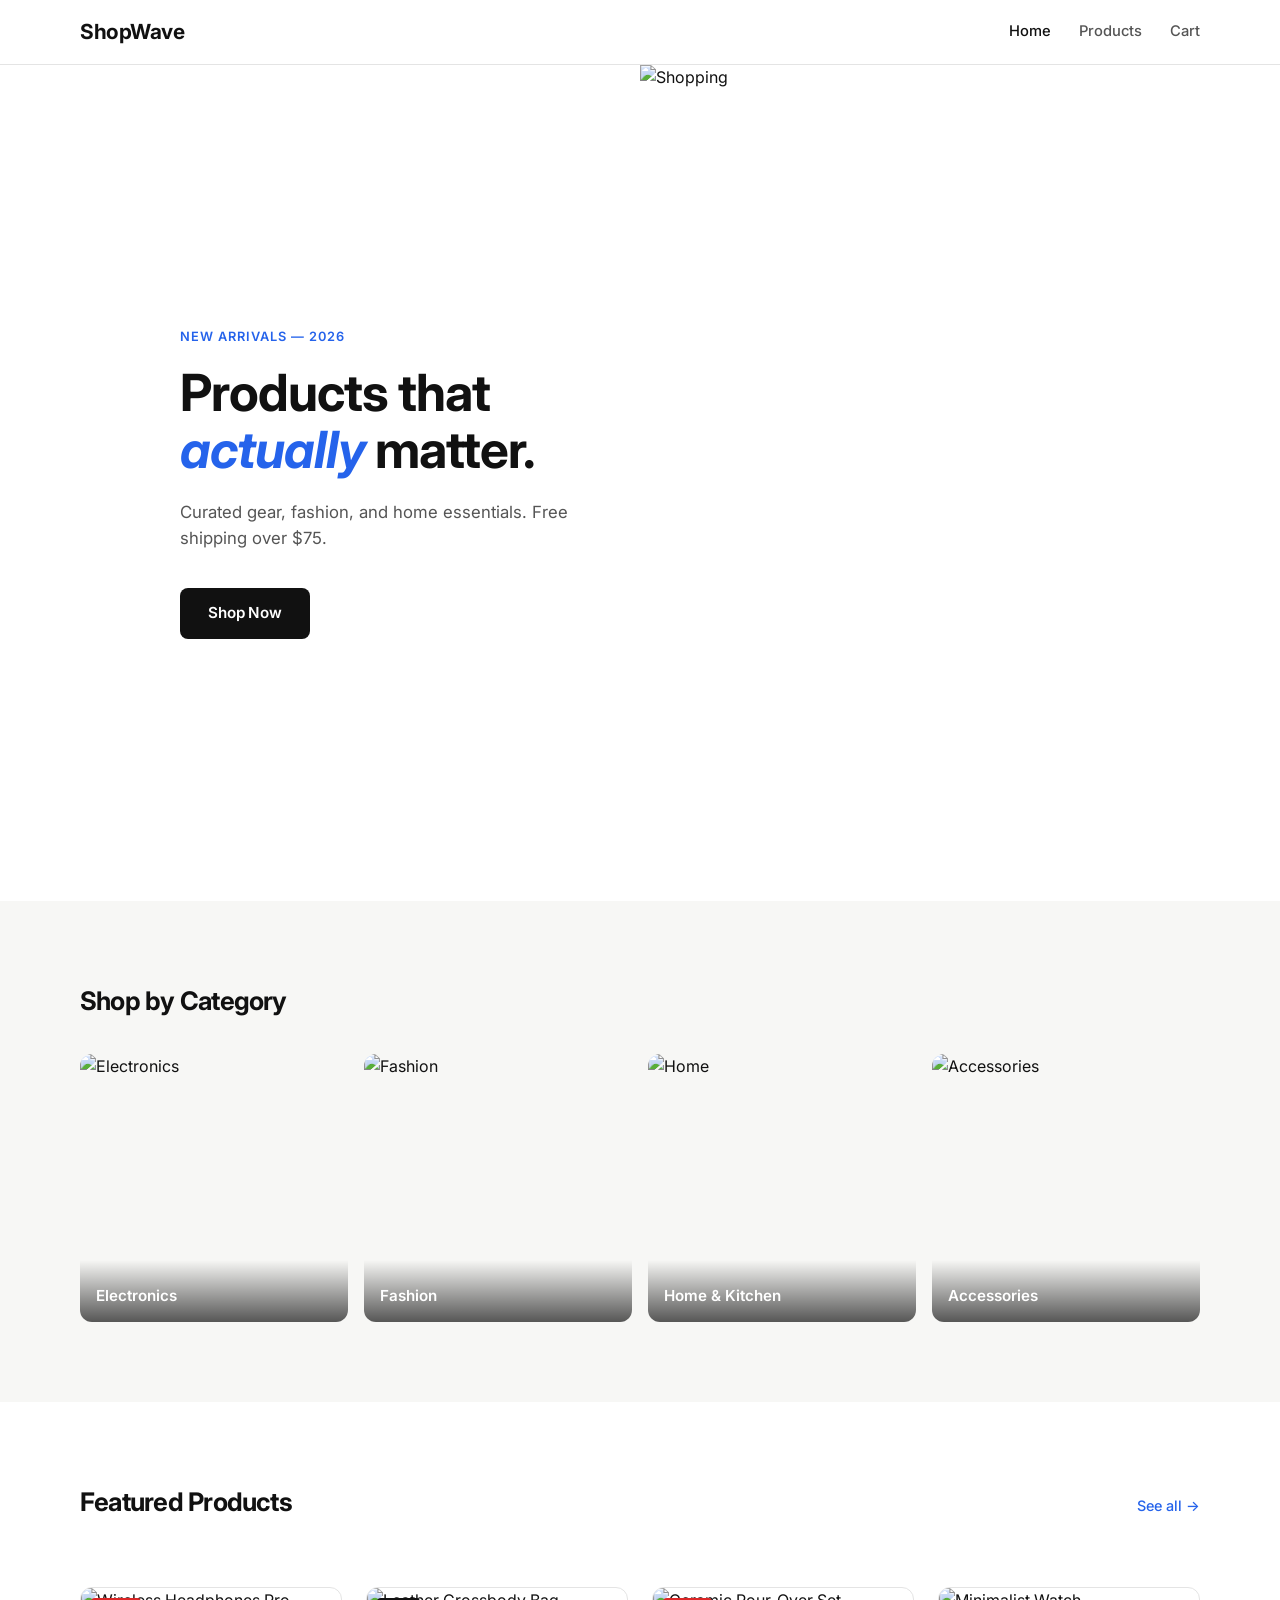
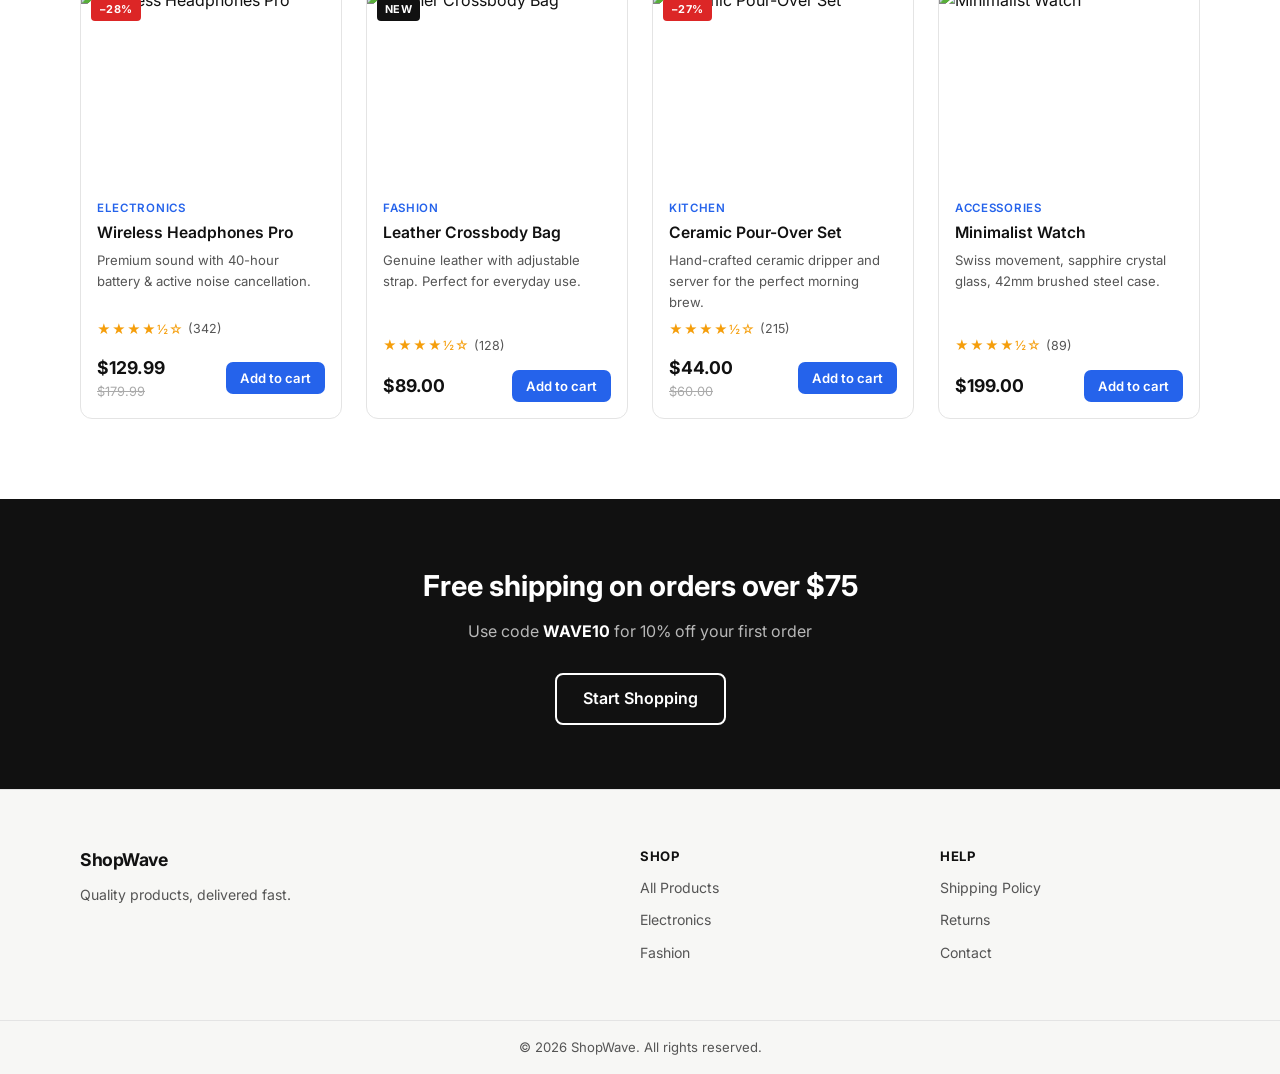
==== index.html @ bdd69c91 "Add files via upload" ====
<!DOCTYPE html>
<html lang="en">
<head>
  <meta charset="UTF-8" />
  <meta name="viewport" content="width=device-width, initial-scale=1.0" />
  <title>ShopWave</title>
  <link rel="stylesheet" href="style.css" />
  <link rel="preconnect" href="https://fonts.googleapis.com" />
  <link href="https://fonts.googleapis.com/css2?family=Inter:wght@300;400;500;600;700&display=swap" rel="stylesheet" />
</head>
<body>

  <!-- NAVBAR -->
  <header class="navbar">
    <div class="nav-inner">
      <a href="index.html" class="logo">ShopWave</a>
      <nav class="nav-links">
        <a href="index.html" class="active">Home</a>
        <a href="products.html">Products</a>
        <a href="cart.html">Cart <span class="cart-count" id="nav-count">0</span></a>
      </nav>
      <button class="menu-btn" id="menu-btn" aria-label="menu">&#9776;</button>
    </div>
    <div class="mobile-nav" id="mobile-nav">
      <a href="index.html">Home</a>
      <a href="products.html">Products</a>
      <a href="cart.html">Cart</a>
    </div>
  </header>

  <!-- HERO -->
  <section class="hero">
    <div class="hero-content">
      <p class="hero-eyebrow">New arrivals — 2026</p>
      <h1>Products that<br/><em>actually</em> matter.</h1>
      <p class="hero-sub">Curated gear, fashion, and home essentials. Free shipping over $75.</p>
      <a href="products.html" class="btn-primary">Shop Now</a>
    </div>
    <div class="hero-visual">
      <img src="https://images.unsplash.com/photo-1483985988355-763728e1935b?w=800&q=80" alt="Shopping" />
    </div>
  </section>

  <!-- FEATURED CATEGORIES -->
  <section class="categories">
    <div class="container">
      <h2>Shop by Category</h2>
      <div class="cat-grid">
        <a href="products.html?cat=Electronics" class="cat-card">
          <img src="https://images.unsplash.com/photo-1505740420928-5e560c06d30e?w=400&q=80" alt="Electronics" />
          <span>Electronics</span>
        </a>
        <a href="products.html?cat=Fashion" class="cat-card">
          <img src="https://images.unsplash.com/photo-1515886657613-9f3515b0c78f?w=400&q=80" alt="Fashion" />
          <span>Fashion</span>
        </a>
        <a href="products.html?cat=Home" class="cat-card">
          <img src="https://images.unsplash.com/photo-1556909114-f6e7ad7d3136?w=400&q=80" alt="Home" />
          <span>Home &amp; Kitchen</span>
        </a>
        <a href="products.html?cat=Accessories" class="cat-card">
          <img src="https://images.unsplash.com/photo-1523275335684-37898b6baf30?w=400&q=80" alt="Accessories" />
          <span>Accessories</span>
        </a>
      </div>
    </div>
  </section>

  <!-- FEATURED PRODUCTS (first 4) -->
  <section class="featured">
    <div class="container">
      <div class="section-head">
        <h2>Featured Products</h2>
        <a href="products.html" class="see-all">See all →</a>
      </div>
      <div class="product-grid" id="featured-grid"></div>
    </div>
  </section>

  <!-- BANNER -->
  <section class="banner">
    <div class="banner-inner">
      <h2>Free shipping on orders over $75</h2>
      <p>Use code <strong>WAVE10</strong> for 10% off your first order</p>
      <a href="products.html" class="btn-outline">Start Shopping</a>
    </div>
  </section>

  <!-- FOOTER -->
  <footer class="footer">
    <div class="container footer-grid">
      <div>
        <span class="logo">ShopWave</span>
        <p>Quality products, delivered fast.</p>
      </div>
      <div>
        <strong>Shop</strong>
        <a href="products.html">All Products</a>
        <a href="products.html?cat=Electronics">Electronics</a>
        <a href="products.html?cat=Fashion">Fashion</a>
      </div>
      <div>
        <strong>Help</strong>
        <a href="#">Shipping Policy</a>
        <a href="#">Returns</a>
        <a href="#">Contact</a>
      </div>
    </div>
    <div class="footer-bottom">© 2026 ShopWave. All rights reserved.</div>
  </footer>

  <script src="app.js"></script>
  <script>
    // Render featured products (first 4)
    const grid = document.getElementById('featured-grid');
    products.slice(0, 4).forEach(p => {
      grid.innerHTML += productCard(p);
    });
    updateCartCount();
  </script>
</body>
</html>
---- style.css ----
/* ─── TOKENS ─────────────────────────────────────────────────────────────── */
:root {
  --bg: #ffffff;
  --bg2: #f7f7f5;
  --fg: #111111;
  --fg2: #555555;
  --accent: #2563eb;
  --accent-hover: #1d4ed8;
  --border: #e4e4e4;
  --radius: 12px;
  --shadow: 0 2px 16px rgba(0,0,0,.07);
  --font: 'Inter', system-ui, sans-serif;
  --nav-h: 64px;
}

/* ─── RESET ──────────────────────────────────────────────────────────────── */
*, *::before, *::after { box-sizing: border-box; margin: 0; padding: 0; }
html { scroll-behavior: smooth; }
body { font-family: var(--font); background: var(--bg); color: var(--fg); line-height: 1.6; }
img { display: block; width: 100%; object-fit: cover; }
a { color: inherit; text-decoration: none; }
button { font-family: inherit; cursor: pointer; border: none; background: none; }

.container { max-width: 1160px; margin: 0 auto; padding: 0 20px; }

/* ─── NAVBAR ─────────────────────────────────────────────────────────────── */
.navbar {
  position: sticky; top: 0; z-index: 100;
  background: rgba(255,255,255,.92);
  backdrop-filter: blur(12px);
  border-bottom: 1px solid var(--border);
}
.nav-inner {
  max-width: 1160px; margin: 0 auto; padding: 0 20px;
  height: var(--nav-h); display: flex; align-items: center; gap: 24px;
}
.logo { font-size: 1.3rem; font-weight: 700; letter-spacing: -.5px; }
.nav-links { display: flex; gap: 28px; align-items: center; margin-left: auto; }
.nav-links a { font-size: .92rem; font-weight: 500; color: var(--fg2); transition: color .15s; }
.nav-links a:hover, .nav-links a.active { color: var(--fg); }
.cart-count {
  display: inline-flex; align-items: center; justify-content: center;
  background: var(--accent); color: #fff;
  font-size: .68rem; font-weight: 700;
  min-width: 18px; height: 18px; border-radius: 50%;
  padding: 0 4px; margin-left: 4px;
}
.menu-btn { display: none; font-size: 1.4rem; color: var(--fg); margin-left: auto; }
.mobile-nav { display: none; flex-direction: column; padding: 12px 20px 16px; gap: 12px; border-top: 1px solid var(--border); }
.mobile-nav a { font-weight: 500; font-size: 1rem; }
.mobile-nav.open { display: flex; }

/* ─── HERO ───────────────────────────────────────────────────────────────── */
.hero {
  display: grid; grid-template-columns: 1fr 1fr;
  min-height: calc(100vh - var(--nav-h));
  align-items: center;
}
.hero-content {
  padding: 60px 60px 60px max(20px, 5vw);
  max-width: 540px; margin-left: auto;
}
.hero-eyebrow { font-size: .8rem; font-weight: 600; letter-spacing: .08em; text-transform: uppercase; color: var(--accent); margin-bottom: 16px; }
.hero-content h1 { font-size: clamp(2.2rem, 4vw, 3.4rem); font-weight: 700; line-height: 1.12; letter-spacing: -.02em; margin-bottom: 20px; }
.hero-content h1 em { font-style: italic; color: var(--accent); }
.hero-sub { font-size: 1.05rem; color: var(--fg2); margin-bottom: 36px; max-width: 400px; }
.hero-visual { height: 100%; min-height: 520px; overflow: hidden; }
.hero-visual img { height: 100%; object-fit: cover; object-position: center top; }

/* ─── BUTTONS ────────────────────────────────────────────────────────────── */
.btn-primary {
  display: inline-block; background: var(--fg); color: #fff;
  padding: 13px 28px; border-radius: 8px;
  font-weight: 600; font-size: .95rem; letter-spacing: -.01em;
  transition: background .15s, transform .1s;
}
.btn-primary:hover { background: #333; transform: translateY(-1px); }
.btn-primary.full-width { display: block; text-align: center; width: 100%; border: none; }
.btn-outline {
  display: inline-block; border: 2px solid #fff; color: #fff;
  padding: 11px 26px; border-radius: 8px; font-weight: 600;
  transition: background .15s;
}
.btn-outline:hover { background: rgba(255,255,255,.12); }
.btn-ghost {
  display: block; text-align: center; width: 100%;
  border: 1.5px solid var(--border); color: var(--fg);
  padding: 12px 24px; border-radius: 8px; font-weight: 500; margin-top: 10px;
  transition: border-color .15s;
}
.btn-ghost:hover { border-color: #aaa; }

/* ─── CATEGORIES ─────────────────────────────────────────────────────────── */
.categories { padding: 80px 0; background: var(--bg2); }
.categories h2, .featured h2 { font-size: 1.6rem; font-weight: 700; letter-spacing: -.03em; margin-bottom: 32px; }
.cat-grid { display: grid; grid-template-columns: repeat(4, 1fr); gap: 16px; }
.cat-card {
  position: relative; border-radius: var(--radius); overflow: hidden;
  aspect-ratio: 1; display: block;
  transition: transform .2s;
}
.cat-card:hover { transform: translateY(-4px); }
.cat-card img { height: 100%; transition: transform .35s; }
.cat-card:hover img { transform: scale(1.05); }
.cat-card span {
  position: absolute; bottom: 0; left: 0; right: 0;
  background: linear-gradient(transparent, rgba(0,0,0,.65));
  color: #fff; font-weight: 600; padding: 24px 16px 14px;
  font-size: .95rem;
}

/* ─── FEATURED ───────────────────────────────────────────────────────────── */
.featured { padding: 80px 0; }
.section-head { display: flex; justify-content: space-between; align-items: baseline; margin-bottom: 32px; }
.see-all { font-size: .9rem; color: var(--accent); font-weight: 500; }

/* ─── PRODUCT GRID ───────────────────────────────────────────────────────── */
.product-grid { display: grid; grid-template-columns: repeat(auto-fill, minmax(240px, 1fr)); gap: 24px; }
.product-card {
  border: 1px solid var(--border); border-radius: var(--radius);
  overflow: hidden; background: var(--bg);
  transition: box-shadow .2s, transform .2s;
  display: flex; flex-direction: column;
}
.product-card:hover { box-shadow: var(--shadow); transform: translateY(-3px); }
.card-img { position: relative; aspect-ratio: 4/3; overflow: hidden; }
.card-img img { height: 100%; transition: transform .35s; }
.product-card:hover .card-img img { transform: scale(1.04); }
.badge {
  position: absolute; top: 10px; left: 10px;
  background: var(--fg); color: #fff;
  font-size: .68rem; font-weight: 700; letter-spacing: .04em;
  padding: 3px 8px; border-radius: 4px; text-transform: uppercase;
}
.badge.sale { background: #dc2626; }
.card-body { padding: 16px; display: flex; flex-direction: column; flex: 1; gap: 6px; }
.card-cat { font-size: .72rem; color: var(--accent); font-weight: 600; text-transform: uppercase; letter-spacing: .06em; }
.card-body h3 { font-size: .98rem; font-weight: 600; line-height: 1.3; }
.card-desc { font-size: .82rem; color: var(--fg2); flex: 1; }
.card-rating { font-size: .82rem; color: var(--fg2); display: flex; align-items: center; gap: 4px; }
.stars { color: #f59e0b; letter-spacing: 1px; }
.review-count { font-size: .78rem; }
.card-footer { display: flex; justify-content: space-between; align-items: center; margin-top: 8px; }
.price-block { display: flex; flex-direction: column; }
.price { font-size: 1.1rem; font-weight: 700; }
.original-price { font-size: .8rem; color: #aaa; }
.add-btn {
  background: var(--accent); color: #fff;
  font-size: .82rem; font-weight: 600;
  padding: 8px 14px; border-radius: 7px;
  transition: background .15s, transform .1s;
  white-space: nowrap;
}
.add-btn:hover { background: var(--accent-hover); transform: translateY(-1px); }

/* ─── BANNER ─────────────────────────────────────────────────────────────── */
.banner { background: var(--fg); color: #fff; padding: 64px 20px; text-align: center; }
.banner h2 { font-size: 1.8rem; font-weight: 700; margin-bottom: 10px; }
.banner p { color: rgba(255,255,255,.7); margin-bottom: 28px; font-size: 1rem; }
.banner strong { color: #fff; }

/* ─── FOOTER ─────────────────────────────────────────────────────────────── */
.footer { background: var(--bg2); border-top: 1px solid var(--border); }
.footer-grid { display: grid; grid-template-columns: 2fr 1fr 1fr; gap: 40px; padding: 56px 20px; max-width: 1160px; margin: 0 auto; }
.footer-grid > div { display: flex; flex-direction: column; gap: 10px; }
.footer-grid .logo { font-size: 1.1rem; }
.footer-grid p, .footer-grid a { font-size: .88rem; color: var(--fg2); }
.footer-grid a:hover { color: var(--fg); }
.footer-grid strong { font-size: .82rem; letter-spacing: .05em; text-transform: uppercase; color: var(--fg); }
.footer-bottom { text-align: center; padding: 16px 20px; font-size: .82rem; color: var(--fg2); border-top: 1px solid var(--border); }

/* ─── PAGE HEADER ────────────────────────────────────────────────────────── */
.page-header { padding: 40px 0 20px; border-bottom: 1px solid var(--border); }
.page-header h1 { font-size: 2rem; font-weight: 700; letter-spacing: -.03em; }

/* ─── PRODUCTS PAGE ──────────────────────────────────────────────────────── */
.products-page { padding: 40px 0 80px; }
.products-layout { display: grid; grid-template-columns: 220px 1fr; gap: 40px; align-items: start; }
.filters { background: var(--bg2); border: 1px solid var(--border); border-radius: var(--radius); padding: 24px; position: sticky; top: calc(var(--nav-h) + 20px); }
.filters h3 { font-size: 1rem; font-weight: 700; margin-bottom: 20px; }
.filter-group { margin-bottom: 20px; }
.filter-group label { font-size: .78rem; font-weight: 600; text-transform: uppercase; letter-spacing: .06em; color: var(--fg2); display: block; margin-bottom: 10px; }
.filter-options { display: flex; flex-direction: column; gap: 6px; }
.cat-btn {
  text-align: left; padding: 7px 10px; border-radius: 7px;
  font-size: .88rem; color: var(--fg2);
  transition: background .12s, color .12s;
}
.cat-btn:hover { background: var(--border); color: var(--fg); }
.cat-btn.active { background: var(--fg); color: #fff; }
.filter-group select {
  width: 100%; padding: 8px 10px; border: 1px solid var(--border);
  border-radius: 7px; font-family: inherit; font-size: .88rem;
  background: var(--bg); color: var(--fg); cursor: pointer;
}
.products-toolbar { display: flex; justify-content: flex-end; margin-bottom: 20px; }
.products-toolbar span { font-size: .88rem; color: var(--fg2); }

/* ─── CART ───────────────────────────────────────────────────────────────── */
.cart-section { padding: 40px 0 80px; }
.cart-layout { display: grid; grid-template-columns: 1fr 340px; gap: 32px; align-items: start; }
.cart-items { display: flex; flex-direction: column; gap: 20px; }
.cart-row {
  display: grid; grid-template-columns: 100px 1fr auto;
  gap: 20px; align-items: start;
  border: 1px solid var(--border); border-radius: var(--radius); padding: 16px;
}
.cart-row img { width: 100px; height: 80px; border-radius: 8px; }
.cart-info { display: flex; flex-direction: column; gap: 4px; }
.cart-info strong { font-weight: 600; font-size: .95rem; }
.cart-cat { font-size: .75rem; color: var(--accent); font-weight: 600; text-transform: uppercase; }
.qty-row { display: flex; align-items: center; gap: 10px; margin-top: 10px; }
.qty-row button {
  width: 28px; height: 28px; border: 1px solid var(--border); border-radius: 6px;
  font-size: 1rem; display: flex; align-items: center; justify-content: center;
  transition: border-color .12s;
}
.qty-row button:hover { border-color: #aaa; }
.qty-row span { font-weight: 600; min-width: 20px; text-align: center; }
.remove-btn { font-size: .8rem; color: #dc2626; padding: 0 !important; border: none !important; width: auto !important; height: auto !important; }
.cart-price { font-weight: 700; font-size: 1rem; white-space: nowrap; }
.cart-empty { text-align: center; padding: 60px 20px; }
.cart-empty p { color: var(--fg2); margin-bottom: 24px; font-size: 1.05rem; }
.summary-box {
  border: 1px solid var(--border); border-radius: var(--radius);
  padding: 24px; position: sticky; top: calc(var(--nav-h) + 20px);
}
.summary-box h3 { font-size: 1.1rem; font-weight: 700; margin-bottom: 20px; }
.summary-row { display: flex; justify-content: space-between; padding: 10px 0; border-bottom: 1px solid var(--border); font-size: .92rem; }
.total-row { font-weight: 700; font-size: 1rem; border-bottom: none; padding-top: 14px; }
.ship-note { font-size: .8rem; color: var(--fg2); margin: 12px 0 20px; }
.ship-note.free { color: #16a34a; }

/* ─── TOAST ──────────────────────────────────────────────────────────────── */
.toast {
  position: fixed; bottom: 24px; left: 50%; transform: translateX(-50%) translateY(12px);
  background: var(--fg); color: #fff;
  padding: 12px 24px; border-radius: 50px;
  font-size: .88rem; font-weight: 500;
  opacity: 0; pointer-events: none;
  transition: opacity .22s, transform .22s;
  z-index: 999; white-space: nowrap;
}
.toast.show { opacity: 1; transform: translateX(-50%) translateY(0); }

/* ─── RESPONSIVE ─────────────────────────────────────────────────────────── */
@media (max-width: 900px) {
  .hero { grid-template-columns: 1fr; min-height: auto; }
  .hero-visual { height: 300px; order: -1; }
  .hero-content { padding: 40px 20px; margin: 0; max-width: 100%; }
  .cat-grid { grid-template-columns: repeat(2, 1fr); }
  .footer-grid { grid-template-columns: 1fr 1fr; }
  .products-layout { grid-template-columns: 1fr; }
  .filters { position: static; }
  .filter-options { flex-direction: row; flex-wrap: wrap; }
  .cart-layout { grid-template-columns: 1fr; }
  .cart-row { grid-template-columns: 80px 1fr auto; }
}

@media (max-width: 600px) {
  .nav-links { display: none; }
  .menu-btn { display: block; }
  .cat-grid { grid-template-columns: repeat(2, 1fr); gap: 10px; }
  .footer-grid { grid-template-columns: 1fr; }
  .hero-content h1 { font-size: 2rem; }
  .product-grid { grid-template-columns: repeat(auto-fill, minmax(160px, 1fr)); gap: 14px; }
  .cart-row { grid-template-columns: 70px 1fr; }
  .cart-price { grid-column: 1 / -1; }
}
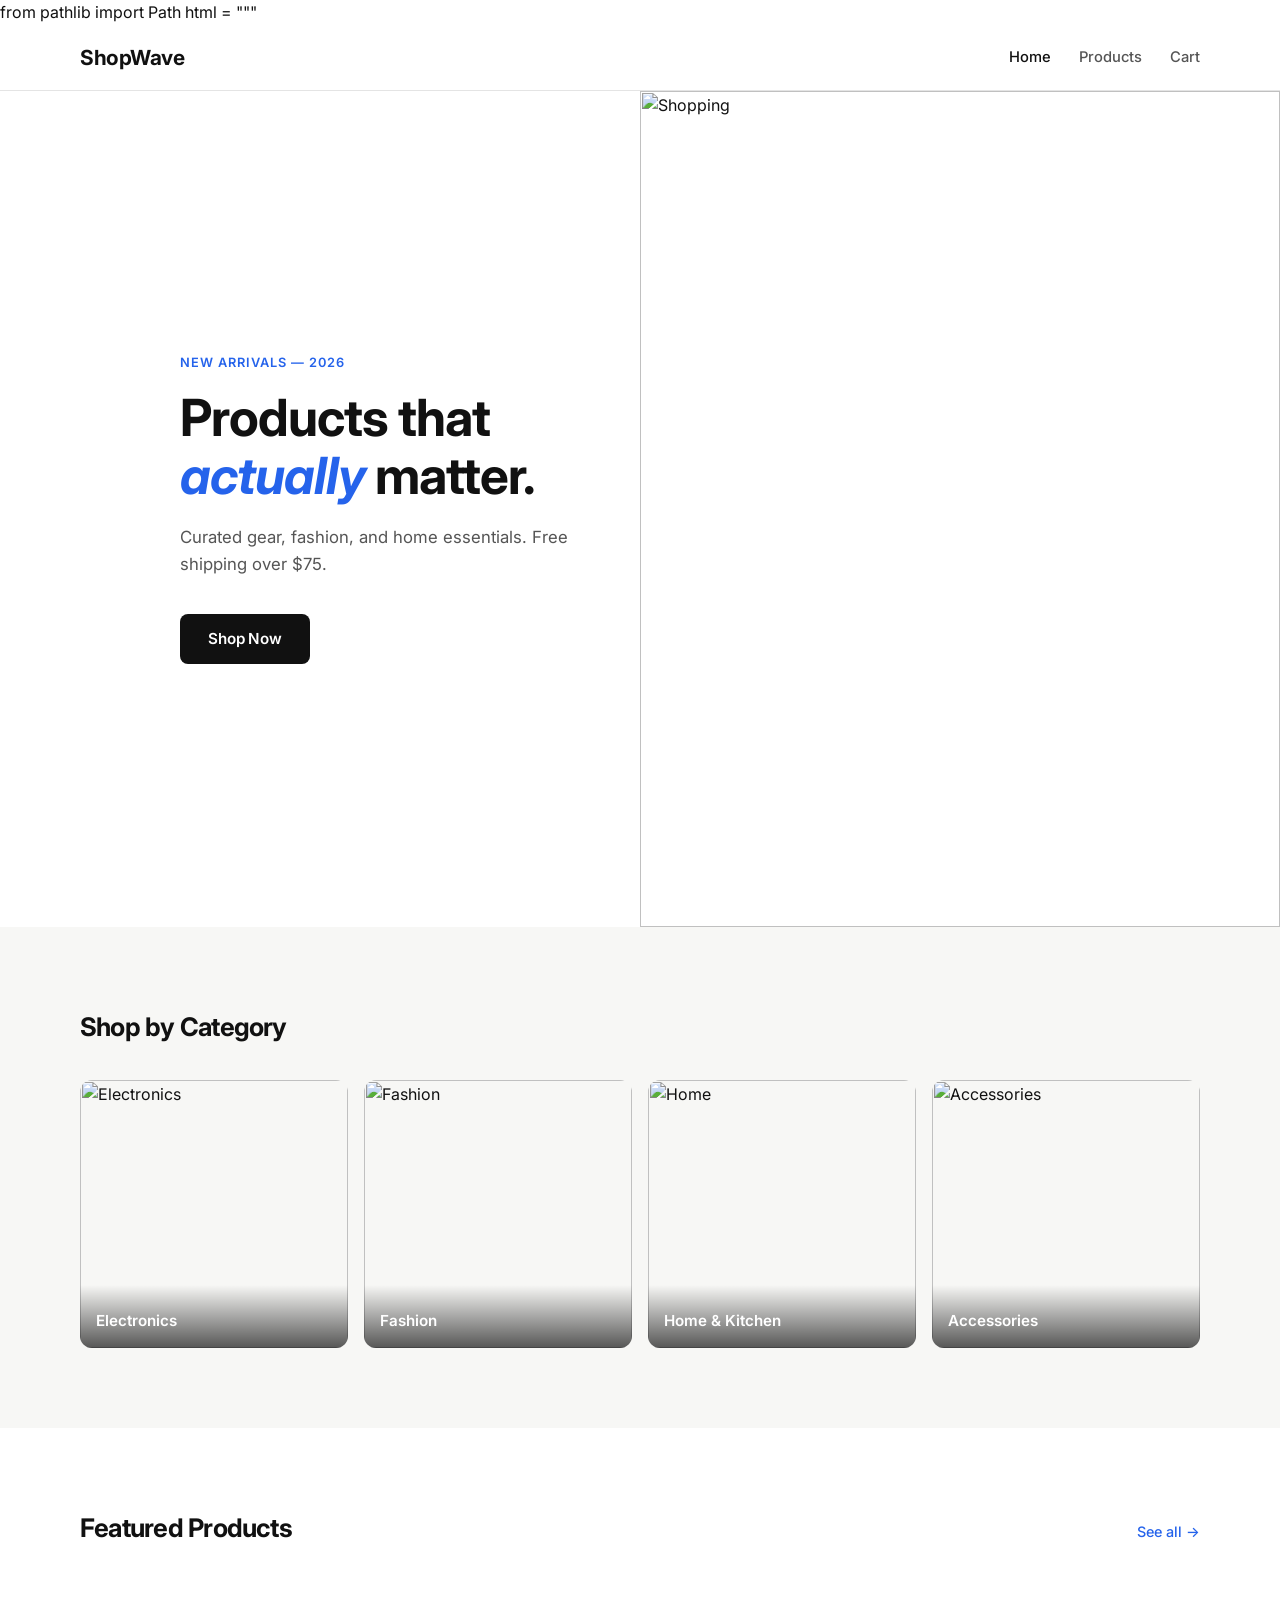
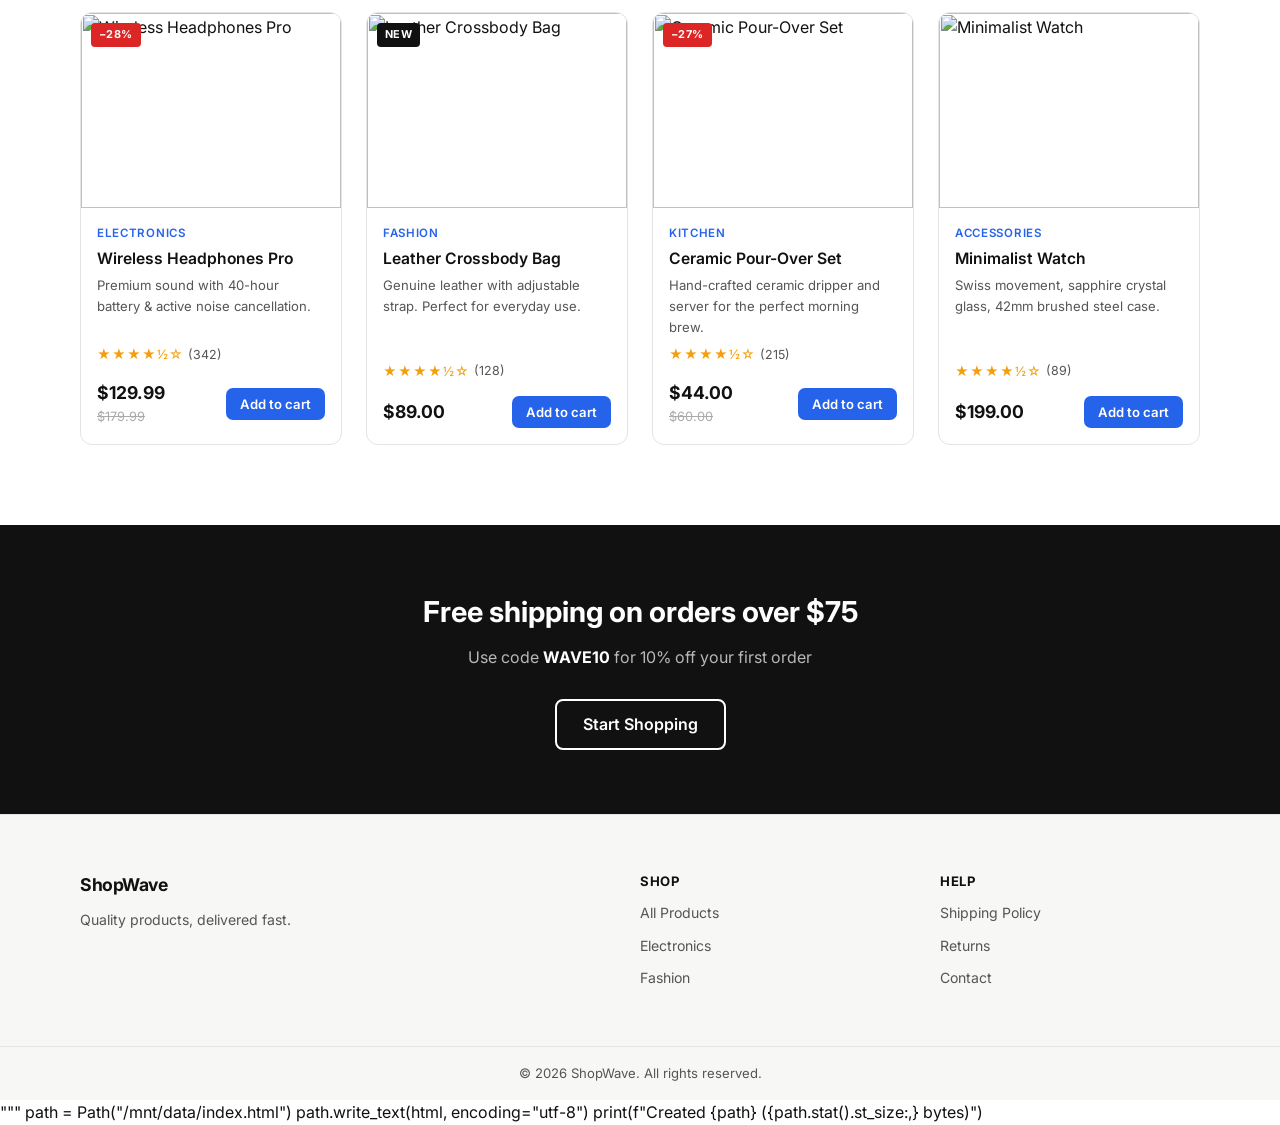
==== commit ad203b9a: "Update index.html" ====
--- a/index.html
+++ b/index.html
@@ -1,14 +1,39 @@
-<!DOCTYPE html>
+from pathlib import Path
+
+html = """<!DOCTYPE html>
 <html lang="en">
 <head>
   <meta charset="UTF-8" />
   <meta name="viewport" content="width=device-width, initial-scale=1.0" />
+
+  <!-- Meta Pixel Code -->
+  <script>
+  !function(f,b,e,v,n,t,s)
+  {if(f.fbq)return;n=f.fbq=function(){n.callMethod?
+  n.callMethod.apply(n,arguments):n.queue.push(arguments)};
+  if(!f._fbq)n.fbq=n;n.push=n;n.loaded=!0;n.version='2.0';
+  n.queue=[];t=b.createElement(e);t.async=!0;
+  t.src=v;s=b.getElementsByTagName(e)[0];
+  s.parentNode.insertBefore(t,s)}(window, document,'script',
+  'https://connect.facebook.net/en_US/fbevents.js');
+  fbq('init', '991877973966016');
+  fbq('track', 'PageView');
+  </script>
+  <!-- End Meta Pixel Code -->
+
   <title>ShopWave</title>
   <link rel="stylesheet" href="style.css" />
   <link rel="preconnect" href="https://fonts.googleapis.com" />
   <link href="https://fonts.googleapis.com/css2?family=Inter:wght@300;400;500;600;700&display=swap" rel="stylesheet" />
 </head>
 <body>
+
+  <!-- Meta Pixel Noscript -->
+  <noscript>
+    <img height="1" width="1" style="display:none"
+    src="https://www.facebook.com/tr?id=991877973966016&ev=PageView&noscript=1" />
+  </noscript>
+  <!-- End Meta Pixel Noscript -->
 
   <!-- NAVBAR -->
   <header class="navbar">
@@ -120,3 +145,8 @@
   </script>
 </body>
 </html>
+"""
+
+path = Path("/mnt/data/index.html")
+path.write_text(html, encoding="utf-8")
+print(f"Created {path} ({path.stat().st_size:,} bytes)")
